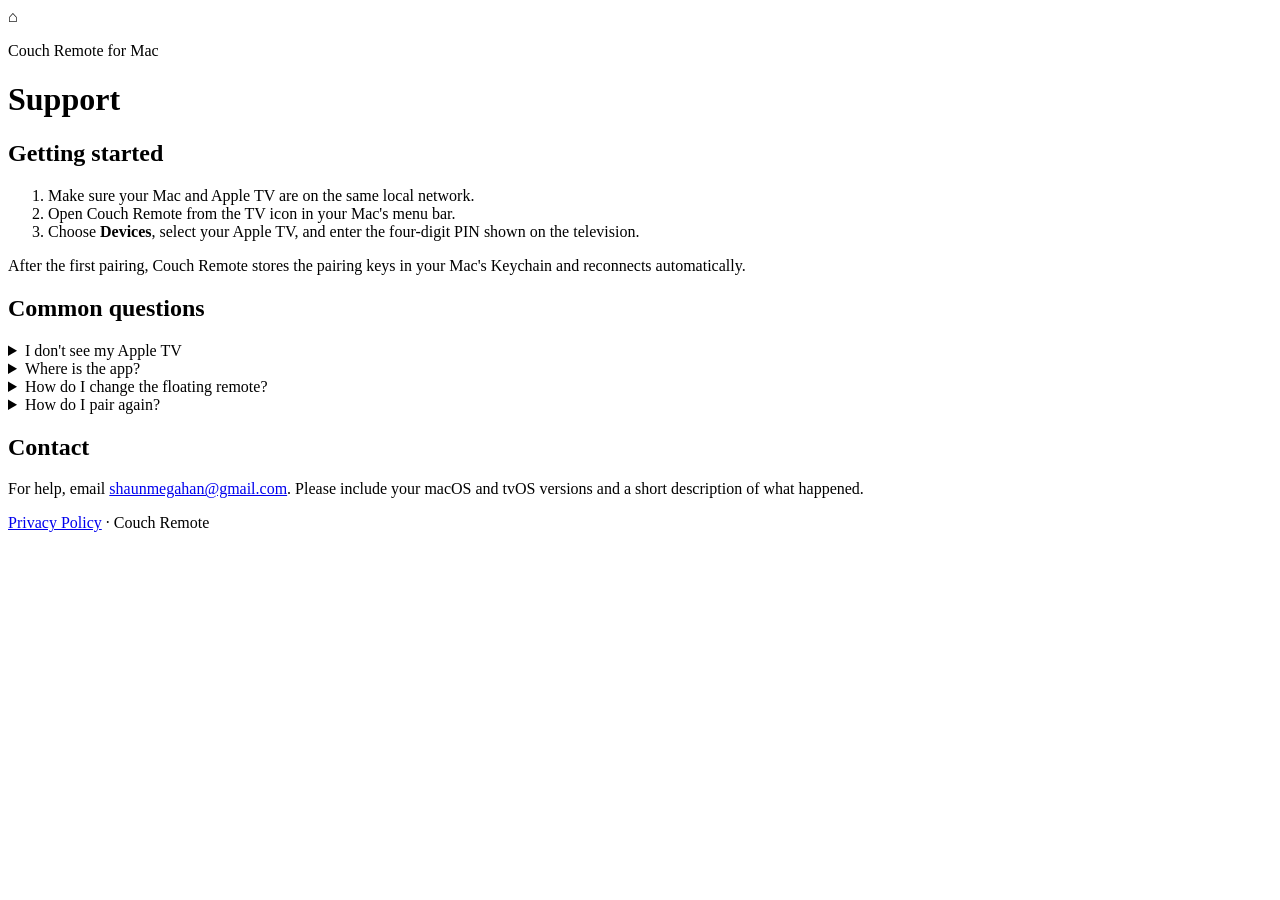
==== index.html @ 6f3b3302 "Publish Couch Remote support page" ====
<!doctype html>
<html lang="en">
<head>
  <meta charset="utf-8">
  <meta name="viewport" content="width=device-width, initial-scale=1">
  <meta name="description" content="Support for Couch Remote, a Mac remote control for Apple TV.">
  <title>Couch Remote Support</title>
  <link rel="stylesheet" href="style.css">
</head>
<body>
  <main>
    <header>
      <div class="app-mark" aria-hidden="true">⌂</div>
      <div>
        <p class="eyebrow">Couch Remote for Mac</p>
        <h1>Support</h1>
      </div>
    </header>

    <section>
      <h2>Getting started</h2>
      <ol>
        <li>Make sure your Mac and Apple TV are on the same local network.</li>
        <li>Open Couch Remote from the TV icon in your Mac's menu bar.</li>
        <li>Choose <strong>Devices</strong>, select your Apple TV, and enter the four-digit PIN shown on the television.</li>
      </ol>
      <p>After the first pairing, Couch Remote stores the pairing keys in your Mac's Keychain and reconnects automatically.</p>
    </section>

    <section>
      <h2>Common questions</h2>
      <details>
        <summary>I don't see my Apple TV</summary>
        <p>Confirm that both devices are on the same Wi-Fi or Ethernet network. If macOS asks for Local Network access, allow it. Then reopen the device picker.</p>
      </details>
      <details>
        <summary>Where is the app?</summary>
        <p>Couch Remote is a menu-bar utility, so it does not appear in the Dock. Look for the TV icon in the menu bar and the small floating remote at the edge of your screen.</p>
      </details>
      <details>
        <summary>How do I change the floating remote?</summary>
        <p>Open Settings from the menu-bar remote or by right-clicking the floating remote. You can change its mode, position, opacity, keyboard shortcuts, and launch-at-login setting.</p>
      </details>
      <details>
        <summary>How do I pair again?</summary>
        <p>Open Devices and select the Apple TV again. Couch Remote will request a new PIN whenever a fresh pairing is required.</p>
      </details>
    </section>

    <section>
      <h2>Contact</h2>
      <p>For help, email <a href="mailto:shaunmegahan@gmail.com">shaunmegahan@gmail.com</a>. Please include your macOS and tvOS versions and a short description of what happened.</p>
    </section>

    <footer>
      <a href="privacy.html">Privacy Policy</a>
      <span aria-hidden="true">·</span>
      <span>Couch Remote</span>
    </footer>
  </main>
</body>
</html>
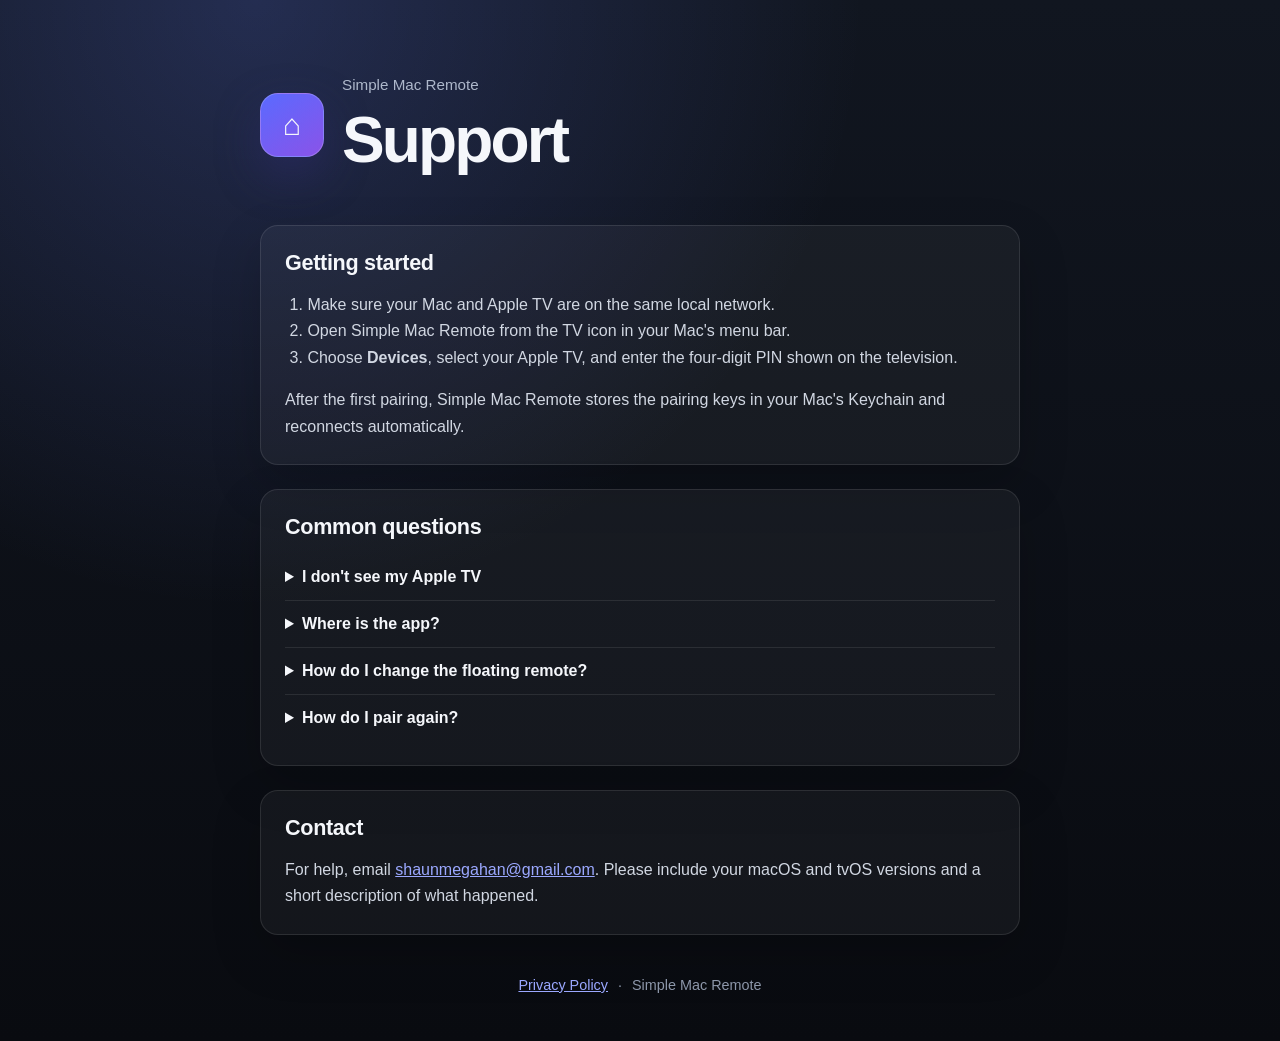
==== commit e295fd98: "Rename support site to Simple Mac Remote" ====
--- a/index.html
+++ b/index.html
@@ -3,8 +3,8 @@
 <head>
   <meta charset="utf-8">
   <meta name="viewport" content="width=device-width, initial-scale=1">
-  <meta name="description" content="Support for Couch Remote, a Mac remote control for Apple TV.">
-  <title>Couch Remote Support</title>
+  <meta name="description" content="Support for Simple Mac Remote, a Mac remote control for Apple TV.">
+  <title>Simple Mac Remote Support</title>
   <link rel="stylesheet" href="style.css">
 </head>
 <body>
@@ -12,7 +12,7 @@
     <header>
       <div class="app-mark" aria-hidden="true">⌂</div>
       <div>
-        <p class="eyebrow">Couch Remote for Mac</p>
+        <p class="eyebrow">Simple Mac Remote</p>
         <h1>Support</h1>
       </div>
     </header>
@@ -21,10 +21,10 @@
       <h2>Getting started</h2>
       <ol>
         <li>Make sure your Mac and Apple TV are on the same local network.</li>
-        <li>Open Couch Remote from the TV icon in your Mac's menu bar.</li>
+        <li>Open Simple Mac Remote from the TV icon in your Mac's menu bar.</li>
         <li>Choose <strong>Devices</strong>, select your Apple TV, and enter the four-digit PIN shown on the television.</li>
       </ol>
-      <p>After the first pairing, Couch Remote stores the pairing keys in your Mac's Keychain and reconnects automatically.</p>
+      <p>After the first pairing, Simple Mac Remote stores the pairing keys in your Mac's Keychain and reconnects automatically.</p>
     </section>
 
     <section>
@@ -35,7 +35,7 @@
       </details>
       <details>
         <summary>Where is the app?</summary>
-        <p>Couch Remote is a menu-bar utility, so it does not appear in the Dock. Look for the TV icon in the menu bar and the small floating remote at the edge of your screen.</p>
+        <p>Simple Mac Remote is a menu-bar utility, so it does not appear in the Dock. Look for the TV icon in the menu bar and the small floating remote at the edge of your screen.</p>
       </details>
       <details>
         <summary>How do I change the floating remote?</summary>
@@ -43,7 +43,7 @@
       </details>
       <details>
         <summary>How do I pair again?</summary>
-        <p>Open Devices and select the Apple TV again. Couch Remote will request a new PIN whenever a fresh pairing is required.</p>
+        <p>Open Devices and select the Apple TV again. Simple Mac Remote will request a new PIN whenever a fresh pairing is required.</p>
       </details>
     </section>
 
@@ -55,7 +55,7 @@
     <footer>
       <a href="privacy.html">Privacy Policy</a>
       <span aria-hidden="true">·</span>
-      <span>Couch Remote</span>
+      <span>Simple Mac Remote</span>
     </footer>
   </main>
 </body>
--- a/style.css
+++ b/style.css
@@ -0,0 +1,82 @@
+:root {
+  color-scheme: dark;
+  font-family: -apple-system, BlinkMacSystemFont, "SF Pro Text", "Helvetica Neue", sans-serif;
+  background: #0b0d12;
+  color: #f5f7fb;
+}
+
+* { box-sizing: border-box; }
+
+body {
+  margin: 0;
+  min-height: 100vh;
+  background:
+    radial-gradient(circle at 20% 0%, rgba(104, 128, 255, 0.22), transparent 38rem),
+    linear-gradient(180deg, #111620 0%, #090b10 100%);
+}
+
+main {
+  width: min(760px, calc(100% - 40px));
+  margin: 0 auto;
+  padding: 72px 0 48px;
+}
+
+header {
+  display: flex;
+  gap: 18px;
+  align-items: center;
+  margin-bottom: 48px;
+}
+
+.app-mark {
+  display: grid;
+  place-items: center;
+  width: 64px;
+  height: 64px;
+  border: 1px solid rgba(255, 255, 255, 0.2);
+  border-radius: 18px;
+  background: linear-gradient(145deg, #5a6aff, #8a53e8);
+  box-shadow: 0 18px 45px rgba(49, 44, 118, 0.45);
+  font-size: 30px;
+}
+
+.eyebrow, .effective {
+  margin: 0 0 6px;
+  color: #aeb8cb;
+  font-size: 0.95rem;
+}
+
+h1 { margin: 0; font-size: clamp(2.3rem, 8vw, 4rem); letter-spacing: -0.045em; }
+h2 { margin: 0 0 14px; font-size: 1.35rem; letter-spacing: -0.015em; }
+p, li { color: #d1d7e2; line-height: 1.65; }
+a { color: #9ba8ff; }
+
+section {
+  margin: 24px 0;
+  padding: 24px;
+  border: 1px solid rgba(255, 255, 255, 0.1);
+  border-radius: 18px;
+  background: rgba(255, 255, 255, 0.045);
+  box-shadow: 0 20px 50px rgba(0, 0, 0, 0.18);
+}
+
+section > :last-child { margin-bottom: 0; }
+ol, ul { padding-left: 1.4rem; }
+details { padding: 14px 0; border-top: 1px solid rgba(255, 255, 255, 0.09); }
+details:first-of-type { border-top: 0; }
+summary { cursor: pointer; font-weight: 650; }
+
+footer {
+  display: flex;
+  gap: 10px;
+  justify-content: center;
+  margin-top: 42px;
+  color: #8d97aa;
+  font-size: 0.9rem;
+}
+
+@media (max-width: 520px) {
+  main { width: min(100% - 24px, 760px); padding-top: 36px; }
+  header { align-items: flex-start; }
+  section { padding: 20px; }
+}
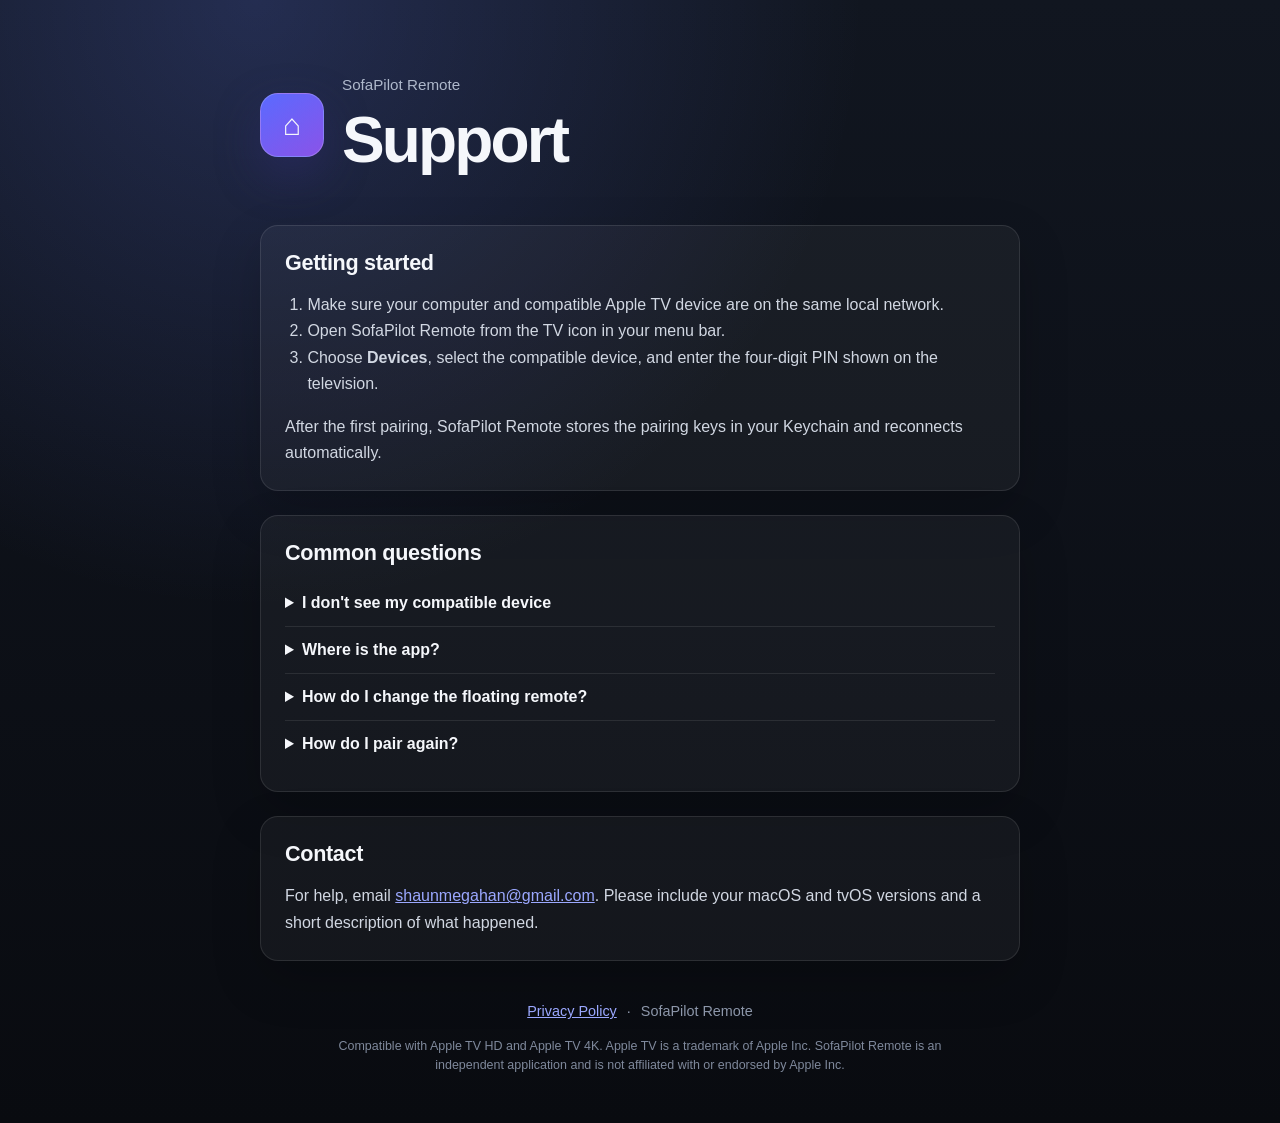
==== commit 3fb8c03c: "Rename support site to SofaPilot Remote" ====
--- a/index.html
+++ b/index.html
@@ -3,8 +3,8 @@
 <head>
   <meta charset="utf-8">
   <meta name="viewport" content="width=device-width, initial-scale=1">
-  <meta name="description" content="Support for Simple Mac Remote, a Mac remote control for Apple TV.">
-  <title>Simple Mac Remote Support</title>
+  <meta name="description" content="Support for SofaPilot Remote, a menu-bar TV remote for compatible streaming devices.">
+  <title>SofaPilot Remote Support</title>
   <link rel="stylesheet" href="style.css">
 </head>
 <body>
@@ -12,7 +12,7 @@
     <header>
       <div class="app-mark" aria-hidden="true">⌂</div>
       <div>
-        <p class="eyebrow">Simple Mac Remote</p>
+        <p class="eyebrow">SofaPilot Remote</p>
         <h1>Support</h1>
       </div>
     </header>
@@ -20,22 +20,22 @@
     <section>
       <h2>Getting started</h2>
       <ol>
-        <li>Make sure your Mac and Apple TV are on the same local network.</li>
-        <li>Open Simple Mac Remote from the TV icon in your Mac's menu bar.</li>
-        <li>Choose <strong>Devices</strong>, select your Apple TV, and enter the four-digit PIN shown on the television.</li>
+        <li>Make sure your computer and compatible Apple TV device are on the same local network.</li>
+        <li>Open SofaPilot Remote from the TV icon in your menu bar.</li>
+        <li>Choose <strong>Devices</strong>, select the compatible device, and enter the four-digit PIN shown on the television.</li>
       </ol>
-      <p>After the first pairing, Simple Mac Remote stores the pairing keys in your Mac's Keychain and reconnects automatically.</p>
+      <p>After the first pairing, SofaPilot Remote stores the pairing keys in your Keychain and reconnects automatically.</p>
     </section>
 
     <section>
       <h2>Common questions</h2>
       <details>
-        <summary>I don't see my Apple TV</summary>
+        <summary>I don't see my compatible device</summary>
         <p>Confirm that both devices are on the same Wi-Fi or Ethernet network. If macOS asks for Local Network access, allow it. Then reopen the device picker.</p>
       </details>
       <details>
         <summary>Where is the app?</summary>
-        <p>Simple Mac Remote is a menu-bar utility, so it does not appear in the Dock. Look for the TV icon in the menu bar and the small floating remote at the edge of your screen.</p>
+        <p>SofaPilot Remote is a menu-bar utility, so it does not appear in the Dock. Look for the TV icon in the menu bar and the small floating remote at the edge of your screen.</p>
       </details>
       <details>
         <summary>How do I change the floating remote?</summary>
@@ -43,7 +43,7 @@
       </details>
       <details>
         <summary>How do I pair again?</summary>
-        <p>Open Devices and select the Apple TV again. Simple Mac Remote will request a new PIN whenever a fresh pairing is required.</p>
+        <p>Open Devices and select the compatible device again. SofaPilot Remote will request a new PIN whenever a fresh pairing is required.</p>
       </details>
     </section>
 
@@ -55,8 +55,9 @@
     <footer>
       <a href="privacy.html">Privacy Policy</a>
       <span aria-hidden="true">·</span>
-      <span>Simple Mac Remote</span>
+      <span>SofaPilot Remote</span>
     </footer>
+    <p class="legal">Compatible with Apple TV HD and Apple TV 4K. Apple TV is a trademark of Apple Inc. SofaPilot Remote is an independent application and is not affiliated with or endorsed by Apple Inc.</p>
   </main>
 </body>
 </html>
--- a/style.css
+++ b/style.css
@@ -75,6 +75,15 @@
   font-size: 0.9rem;
 }
 
+.legal {
+  margin: 18px auto 0;
+  max-width: 620px;
+  color: #7f899c;
+  font-size: 0.78rem;
+  line-height: 1.5;
+  text-align: center;
+}
+
 @media (max-width: 520px) {
   main { width: min(100% - 24px, 760px); padding-top: 36px; }
   header { align-items: flex-start; }
